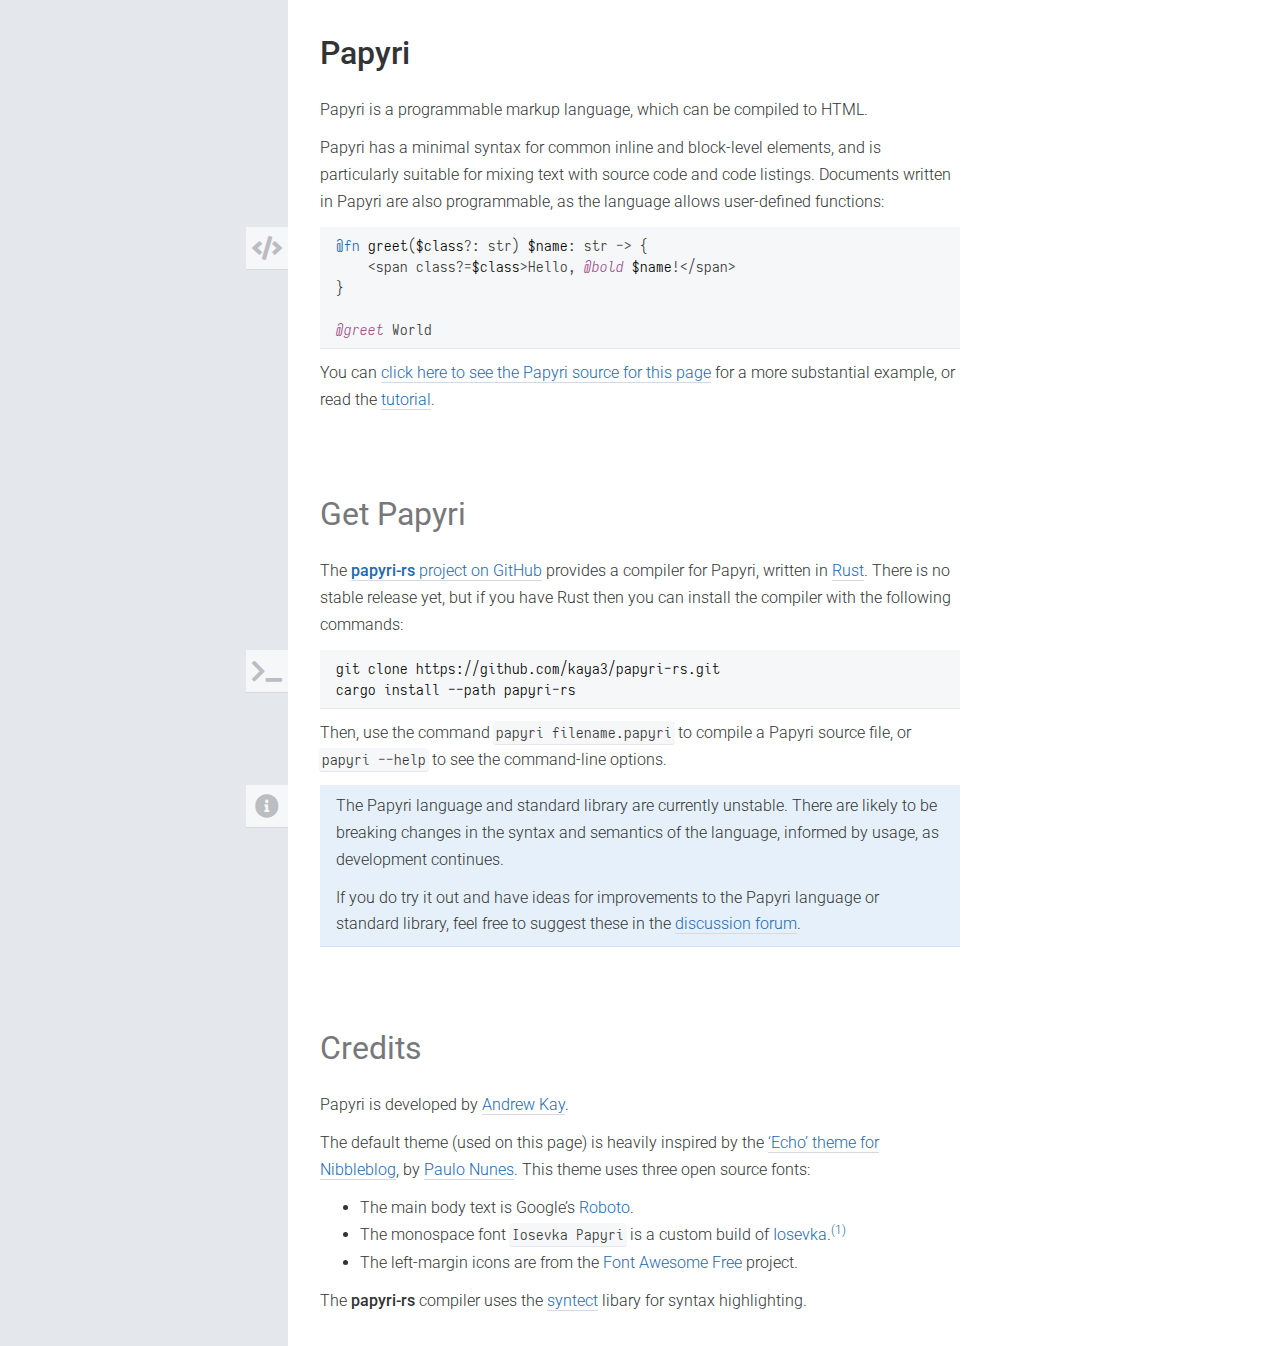
==== index.html @ 59868874 "Added tutorial" ====
<!DOCTYPE html>
<html><head><title>Papyri: a programmable markup language</title><link type="text/css" rel="stylesheet" href="https://kaya3.github.io/papyri/papyri.css"></head><body><article><h1>Papyri</h1><p>Papyri is a programmable markup language, which can be compiled to HTML.</p><p>Papyri has a minimal syntax for common inline and block-level elements, and is particularly suitable for mixing text with source code and code listings. Documents written in Papyri are also programmable, as the language allows user-defined functions:</p><p><a class="anchor"><span class="anchor-root"><span class="anchor-icon"><i class="fas fa-code"></i></span></span></a></p><pre class="panel listing"><code class="syntax-highlight"><span data-line-no="1" class="line"><span class="keyword">@fn</span> <span class="name-def">greet</span><span data-paren-no="1" class="lparen">(</span><span class="name">$class</span><span class="op">?:</span> <span class="punctuation">str</span><span class="rparen" data-paren-no="1">)</span> <span class="name">$name</span><span class="op">:</span> <span class="punctuation">str</span> <span class="op">-&gt;</span> <span class="lparen" data-paren-no="2">{</span></span>
<span data-line-no="2" class="line">    <span class="op">&lt;</span><span class="punctuation">span</span> <span class="punctuation">class</span><span class="op">?=</span><span class="name">$class</span><span class="op">&gt;</span><span class="punctuation">Hello</span><span class="op">,</span> <span class="decorator">@bold</span> <span class="name">$name</span><span class="punctuation">!</span><span class="op">&lt;/span&gt;</span></span>
<span class="line" data-line-no="3"><span data-paren-no="2" class="rparen">}</span></span>
<span data-line-no="4" class="line"></span>
<span class="line" data-line-no="5"><span class="decorator">@greet</span> <span class="punctuation">World</span></span>
</code></pre><p>You can <a href="https://github.com/kaya3/papyri/blob/master/index.papyri">click here to see the Papyri source for this page</a> for a more substantial example, or read the <a href="tutorial.html">tutorial</a>.</p><h2>Get Papyri</h2><p>The <a href="https://github.com/kaya3/papyri-rs"><b>papyri-rs</b> project on GitHub</a> provides a compiler for Papyri, written in <a href="https://www.rust-lang.org/">Rust</a>. There is no stable release yet, but if you have Rust then you can install the compiler with the following commands:</p><p><a class="anchor"><span class="anchor-root"><span class="anchor-icon"><i class="fas fa-terminal"></i></span></span></a></p><pre class="panel listing"><code class="syntax-highlight">git clone https://github.com/kaya3/papyri-rs.git
cargo install --path papyri-rs
</code></pre><p>Then, use the command <code class="syntax-highlight"><span class="punctuation">papyri</span> <span class="punctuation">filename</span><span class="op">.</span><span class="punctuation">papyri</span></code> to compile a Papyri source file, or <code class="syntax-highlight"><span class="punctuation">papyri</span> <span class="punctuation">--help</span></code> to see the command-line options.</p><p><a class="anchor"><span class="anchor-root"><span class="anchor-icon"><i class="fas fa-info-circle"></i></span></span></a></p><div class="info panel"><p>The Papyri language and standard library are currently unstable. There are likely to be breaking changes in the syntax and semantics of the language, informed by usage, as development continues.</p><p>If you do try it out and have ideas for improvements to the Papyri language or standard library, feel free to suggest these in the <a href="https://github.com/kaya3/papyri/discussions">discussion forum</a>.</p></div><h2>Credits</h2><p>Papyri is developed by <a href="https://andrewkay.name">Andrew Kay</a>.</p><p>The default theme (used on this page) is heavily inspired by the <a href="https://github.com/syndicatefx/nibbleblog-themes">‘Echo’ theme for Nibbleblog</a>, by <a href="https://syndicatefx.com/">Paulo Nunes</a>. This theme uses three open source fonts:</p><ul><li>The main body text is Google’s <a href="https://fonts.google.com/specimen/Roboto">Roboto</a>.</li><li>The monospace font <code class="syntax-highlight"><span class="punctuation">Iosevka</span> <span class="punctuation">Papyri</span></code> is a custom build of <a href="https://be5invis.github.io/Iosevka/">Iosevka</a>.⁠<a class="footnote-ref"></a><span class="footnote panel">Specifically, it is built using the <code class="syntax-highlight"><span class="punctuation">term</span></code> option to disable ligatures, and the character variants <code class="syntax-highlight"><span class="punctuation">cv01</span></code>, <code class="syntax-highlight"><span class="punctuation">cv04</span></code>, <code class="syntax-highlight"><span class="punctuation">cv08</span></code>, <code class="syntax-highlight"><span class="punctuation">cv12</span></code>, <code class="syntax-highlight"><span class="punctuation">cv14</span></code>, <code class="syntax-highlight"><span class="punctuation">cv17</span></code>, <code class="syntax-highlight"><span class="punctuation">cv19</span></code>, <code class="syntax-highlight"><span class="punctuation">cv25</span></code>, <code class="syntax-highlight"><span class="punctuation">cv36</span></code>, <code class="syntax-highlight"><span class="punctuation">cv39</span></code>, <code class="syntax-highlight"><span class="punctuation">cv43</span></code>, <code class="syntax-highlight"><span class="punctuation">cv44</span></code>, <code class="syntax-highlight"><span class="punctuation">cv47</span></code>, <code class="syntax-highlight"><span class="punctuation">cv49</span></code>, <code class="syntax-highlight"><span class="punctuation">cv51</span></code> and <code class="syntax-highlight"><span class="punctuation">cv52</span></code>.</span></li><li>The left-margin icons are from the <a href="https://fontawesome.com/free">Font Awesome Free</a> project.</li></ul><p>The <b>papyri-rs</b> compiler uses the <a href="https://github.com/trishume/syntect">syntect</a> libary for syntax highlighting.</p></article><script src="https://kaya3.github.io/papyri/papyri.js" type="text/javascript"></script></body></html>
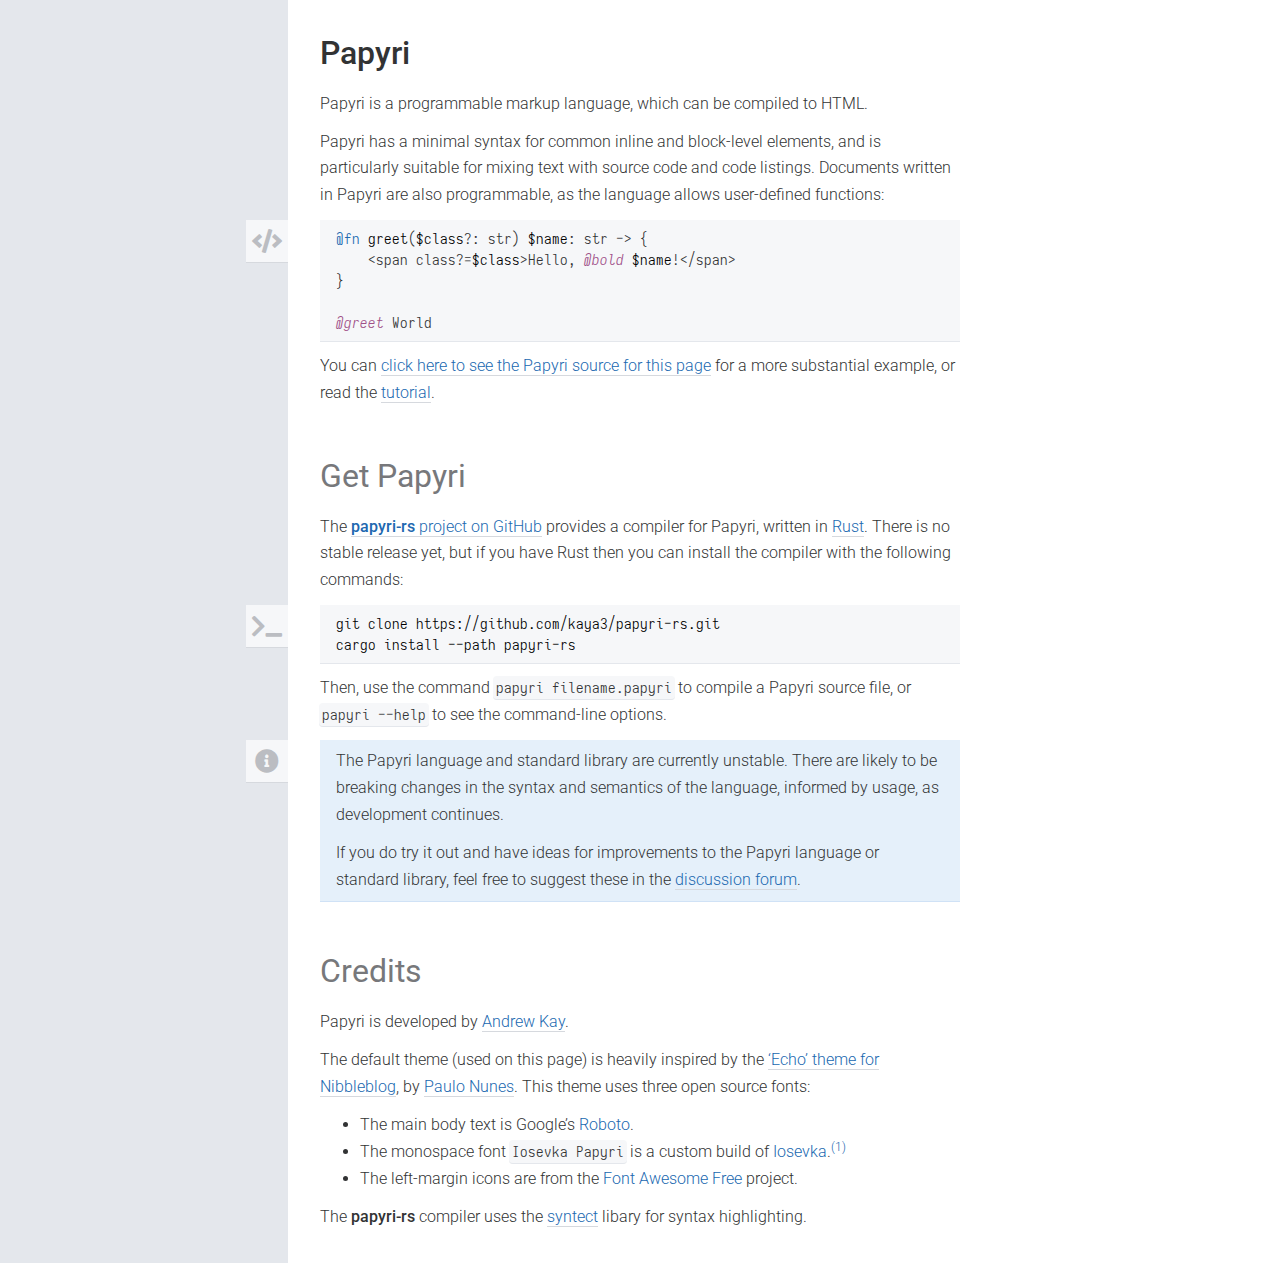
==== commit 12fe4bdd: "Fix CSS for mobile" ====
--- a/index.html
+++ b/index.html
@@ -1,9 +1,9 @@
 <!DOCTYPE html>
-<html><head><title>Papyri: a programmable markup language</title><link type="text/css" rel="stylesheet" href="https://kaya3.github.io/papyri/papyri.css"></head><body><article><h1>Papyri</h1><p>Papyri is a programmable markup language, which can be compiled to HTML.</p><p>Papyri has a minimal syntax for common inline and block-level elements, and is particularly suitable for mixing text with source code and code listings. Documents written in Papyri are also programmable, as the language allows user-defined functions:</p><p><a class="anchor"><span class="anchor-root"><span class="anchor-icon"><i class="fas fa-code"></i></span></span></a></p><pre class="panel listing"><code class="syntax-highlight"><span data-line-no="1" class="line"><span class="keyword">@fn</span> <span class="name-def">greet</span><span data-paren-no="1" class="lparen">(</span><span class="name">$class</span><span class="op">?:</span> <span class="punctuation">str</span><span class="rparen" data-paren-no="1">)</span> <span class="name">$name</span><span class="op">:</span> <span class="punctuation">str</span> <span class="op">-&gt;</span> <span class="lparen" data-paren-no="2">{</span></span>
-<span data-line-no="2" class="line">    <span class="op">&lt;</span><span class="punctuation">span</span> <span class="punctuation">class</span><span class="op">?=</span><span class="name">$class</span><span class="op">&gt;</span><span class="punctuation">Hello</span><span class="op">,</span> <span class="decorator">@bold</span> <span class="name">$name</span><span class="punctuation">!</span><span class="op">&lt;/span&gt;</span></span>
-<span class="line" data-line-no="3"><span data-paren-no="2" class="rparen">}</span></span>
-<span data-line-no="4" class="line"></span>
+<html><head><title>Papyri: a programmable markup language</title><link rel="stylesheet" type="text/css" href="./papyri.css"></head><body><article><h1>Papyri</h1><p>Papyri is a programmable markup language, which can be compiled to HTML.</p><p>Papyri has a minimal syntax for common inline and block-level elements, and is particularly suitable for mixing text with source code and code listings. Documents written in Papyri are also programmable, as the language allows user-defined functions:</p><p><a class="anchor"><span class="anchor-root"><span class="anchor-icon"><i class="fas fa-code"></i></span></span></a></p><pre class="panel listing"><code class="syntax-highlight"><span class="line" data-line-no="1"><span class="keyword">@fn</span> <span class="name-def">greet</span><span class="lparen" data-paren-no="1">(</span><span class="name">$class</span><span class="op">?:</span> <span class="punctuation">str</span><span class="rparen" data-paren-no="1">)</span> <span class="name">$name</span><span class="op">:</span> <span class="punctuation">str</span> <span class="op">-&gt;</span> <span class="lparen" data-paren-no="2">{</span></span>
+<span class="line" data-line-no="2">    <span class="op">&lt;</span><span class="punctuation">span</span> <span class="punctuation">class</span><span class="op">?=</span><span class="name">$class</span><span class="op">&gt;</span><span class="punctuation">Hello</span><span class="op">,</span> <span class="decorator">@bold</span> <span class="name">$name</span><span class="punctuation">!</span><span class="op">&lt;/span&gt;</span></span>
+<span class="line" data-line-no="3"><span class="rparen" data-paren-no="2">}</span></span>
+<span class="line" data-line-no="4"></span>
 <span class="line" data-line-no="5"><span class="decorator">@greet</span> <span class="punctuation">World</span></span>
 </code></pre><p>You can <a href="https://github.com/kaya3/papyri/blob/master/index.papyri">click here to see the Papyri source for this page</a> for a more substantial example, or read the <a href="tutorial.html">tutorial</a>.</p><h2>Get Papyri</h2><p>The <a href="https://github.com/kaya3/papyri-rs"><b>papyri-rs</b> project on GitHub</a> provides a compiler for Papyri, written in <a href="https://www.rust-lang.org/">Rust</a>. There is no stable release yet, but if you have Rust then you can install the compiler with the following commands:</p><p><a class="anchor"><span class="anchor-root"><span class="anchor-icon"><i class="fas fa-terminal"></i></span></span></a></p><pre class="panel listing"><code class="syntax-highlight">git clone https://github.com/kaya3/papyri-rs.git
 cargo install --path papyri-rs
-</code></pre><p>Then, use the command <code class="syntax-highlight"><span class="punctuation">papyri</span> <span class="punctuation">filename</span><span class="op">.</span><span class="punctuation">papyri</span></code> to compile a Papyri source file, or <code class="syntax-highlight"><span class="punctuation">papyri</span> <span class="punctuation">--help</span></code> to see the command-line options.</p><p><a class="anchor"><span class="anchor-root"><span class="anchor-icon"><i class="fas fa-info-circle"></i></span></span></a></p><div class="info panel"><p>The Papyri language and standard library are currently unstable. There are likely to be breaking changes in the syntax and semantics of the language, informed by usage, as development continues.</p><p>If you do try it out and have ideas for improvements to the Papyri language or standard library, feel free to suggest these in the <a href="https://github.com/kaya3/papyri/discussions">discussion forum</a>.</p></div><h2>Credits</h2><p>Papyri is developed by <a href="https://andrewkay.name">Andrew Kay</a>.</p><p>The default theme (used on this page) is heavily inspired by the <a href="https://github.com/syndicatefx/nibbleblog-themes">‘Echo’ theme for Nibbleblog</a>, by <a href="https://syndicatefx.com/">Paulo Nunes</a>. This theme uses three open source fonts:</p><ul><li>The main body text is Google’s <a href="https://fonts.google.com/specimen/Roboto">Roboto</a>.</li><li>The monospace font <code class="syntax-highlight"><span class="punctuation">Iosevka</span> <span class="punctuation">Papyri</span></code> is a custom build of <a href="https://be5invis.github.io/Iosevka/">Iosevka</a>.⁠<a class="footnote-ref"></a><span class="footnote panel">Specifically, it is built using the <code class="syntax-highlight"><span class="punctuation">term</span></code> option to disable ligatures, and the character variants <code class="syntax-highlight"><span class="punctuation">cv01</span></code>, <code class="syntax-highlight"><span class="punctuation">cv04</span></code>, <code class="syntax-highlight"><span class="punctuation">cv08</span></code>, <code class="syntax-highlight"><span class="punctuation">cv12</span></code>, <code class="syntax-highlight"><span class="punctuation">cv14</span></code>, <code class="syntax-highlight"><span class="punctuation">cv17</span></code>, <code class="syntax-highlight"><span class="punctuation">cv19</span></code>, <code class="syntax-highlight"><span class="punctuation">cv25</span></code>, <code class="syntax-highlight"><span class="punctuation">cv36</span></code>, <code class="syntax-highlight"><span class="punctuation">cv39</span></code>, <code class="syntax-highlight"><span class="punctuation">cv43</span></code>, <code class="syntax-highlight"><span class="punctuation">cv44</span></code>, <code class="syntax-highlight"><span class="punctuation">cv47</span></code>, <code class="syntax-highlight"><span class="punctuation">cv49</span></code>, <code class="syntax-highlight"><span class="punctuation">cv51</span></code> and <code class="syntax-highlight"><span class="punctuation">cv52</span></code>.</span></li><li>The left-margin icons are from the <a href="https://fontawesome.com/free">Font Awesome Free</a> project.</li></ul><p>The <b>papyri-rs</b> compiler uses the <a href="https://github.com/trishume/syntect">syntect</a> libary for syntax highlighting.</p></article><script src="https://kaya3.github.io/papyri/papyri.js" type="text/javascript"></script></body></html>+</code></pre><p>Then, use the command <code class="syntax-highlight"><span class="punctuation">papyri</span> <span class="punctuation">filename</span><span class="op">.</span><span class="punctuation">papyri</span></code> to compile a Papyri source file, or <code class="syntax-highlight"><span class="punctuation">papyri</span> <span class="punctuation">--help</span></code> to see the command-line options.</p><p><a class="anchor"><span class="anchor-root"><span class="anchor-icon"><i class="fas fa-info-circle"></i></span></span></a></p><div class="info panel"><p>The Papyri language and standard library are currently unstable. There are likely to be breaking changes in the syntax and semantics of the language, informed by usage, as development continues.</p><p>If you do try it out and have ideas for improvements to the Papyri language or standard library, feel free to suggest these in the <a href="https://github.com/kaya3/papyri/discussions">discussion forum</a>.</p></div><h2>Credits</h2><p>Papyri is developed by <a href="https://andrewkay.name">Andrew Kay</a>.</p><p>The default theme (used on this page) is heavily inspired by the <a href="https://github.com/syndicatefx/nibbleblog-themes">‘Echo’ theme for Nibbleblog</a>, by <a href="https://syndicatefx.com/">Paulo Nunes</a>. This theme uses three open source fonts:</p><ul><li>The main body text is Google’s <a href="https://fonts.google.com/specimen/Roboto">Roboto</a>.</li><li>The monospace font <code class="syntax-highlight"><span class="punctuation">Iosevka</span> <span class="punctuation">Papyri</span></code> is a custom build of <a href="https://be5invis.github.io/Iosevka/">Iosevka</a>.⁠<a class="footnote-ref"></a><span class="footnote panel">Specifically, it is built using the <code class="syntax-highlight"><span class="punctuation">term</span></code> option to disable ligatures, and the character variants <code class="syntax-highlight"><span class="punctuation">cv01</span></code>, <code class="syntax-highlight"><span class="punctuation">cv04</span></code>, <code class="syntax-highlight"><span class="punctuation">cv08</span></code>, <code class="syntax-highlight"><span class="punctuation">cv12</span></code>, <code class="syntax-highlight"><span class="punctuation">cv14</span></code>, <code class="syntax-highlight"><span class="punctuation">cv17</span></code>, <code class="syntax-highlight"><span class="punctuation">cv19</span></code>, <code class="syntax-highlight"><span class="punctuation">cv25</span></code>, <code class="syntax-highlight"><span class="punctuation">cv36</span></code>, <code class="syntax-highlight"><span class="punctuation">cv39</span></code>, <code class="syntax-highlight"><span class="punctuation">cv43</span></code>, <code class="syntax-highlight"><span class="punctuation">cv44</span></code>, <code class="syntax-highlight"><span class="punctuation">cv47</span></code>, <code class="syntax-highlight"><span class="punctuation">cv49</span></code>, <code class="syntax-highlight"><span class="punctuation">cv51</span></code> and <code class="syntax-highlight"><span class="punctuation">cv52</span></code>.</span></li><li>The left-margin icons are from the <a href="https://fontawesome.com/free">Font Awesome Free</a> project.</li></ul><p>The <b>papyri-rs</b> compiler uses the <a href="https://github.com/trishume/syntect">syntect</a> libary for syntax highlighting.</p></article><script type="text/javascript" src="./papyri.js"></script></body></html>--- a/papyri.css
+++ b/papyri.css
@@ -0,0 +1,237 @@
+/*
+ * Heavily inspired by the Echo theme for Nibbleblog, by Paulo Nunes.
+ * https://github.com/syndicatefx/nibbleblog-themes
+ */
+
+@import url('fonts/iosevka-papyri-light.css');
+@import url('https://fonts.googleapis.com/css?family=Roboto:300,300i,400,500,700');
+@import url('https://use.fontawesome.com/releases/v5.0.13/css/all.css');
+
+:root {
+	--grey-1: #323334;
+	--grey-2: #474849;
+	--grey-3: #77787b;
+	--grey-4: #a0a2a5;
+	--grey-5: #bbbdc2;
+	--grey-6: #d6d9de;
+	--grey-bg: #e4e7ec;
+	--grey-bg-pale: #f6f7f9;
+	
+	--red: #c82020;
+	--red-bg: #f5d5d5;
+	--red-bg-pale: #fae9e9;
+	--orange: #d07820;
+	--orange-bg: #f6e5d5;
+	--orange-bg-pale: #faf2e9;
+	--yellow: #d5c85b;
+	--yellow-bg: #f2eecc;
+	--yellow-bg-pale: #faf8ea;
+	--green: #50a020;
+	--green-bg: #deedd5;
+	--green-bg-pale: #eef6e9;
+	--blue: #2068b0;
+	--blue-bg: #d0e2f6;
+	--blue-bg-pale: #e5f0fa;
+	--purple: #a05088;
+	--purple-bg: #ead9e5;
+	--purple-bg-pale: #f6eef3;
+	
+	--font-family-sans: 'Roboto', 'Lato', 'Open Sans', 'Arial', sans-serif;
+	--font-family-serif: 'Times', 'Times New Roman', serif;
+	--font-family-mono: 'Iosevka Papyri', 'DejaVu Sans Mono', 'Ubuntu Mono', 'Consolas', 'Lucida Console', monospace;
+	--font-size-sans: 16px;
+	--font-size-mono: 15px;
+	--font-size-mono-listing: 15px;
+	--font-weight-light: 300;
+	--font-weight-regular: 400;
+	--font-weight-bold: 500;
+	--font-weight-black: 700;
+	--line-height: 1.675em;
+	--line-height-mono: 1.4em;
+	tab-size: 4;
+	--tab-width: 4ch; /* fix for older browsers */
+	
+	--anchor-size: 42px;
+	--anchor-font-size: 24px;
+	--padding-left-main: 32px;
+	
+	--box-border: 1px solid var(--grey-3);
+	--padding-panel: 8px 16px;
+	--padding-main: 8px 8px 8px var(--padding-left-main);
+	--margin-block-vertical: 0.7em;
+	
+	--animation-time: 0.5s;
+}
+
+html, body { margin: 0; padding: 0; min-height: 100%; }
+body, article table {
+	font-family: var(--font-family-sans);
+	font-weight: var(--font-weight-light);
+	text-rendering: optimizeLegibility;
+	color: var(--grey-1);
+	word-break: keep-all;
+	font-size: var(--font-size-sans);
+	line-height: var(--line-height);
+}
+
+a { text-decoration: none; color: var(--blue); }
+p a, .panel a, .anchor-icon { border-bottom: 1px solid var(--grey-6); }
+a:hover { color: var(--blue); border-color: var(--blue); }
+b, strong { font-weight: var(--font-weight-bold); }
+
+sub, sup, a.footnote-ref { vertical-align: baseline; font-size: 0.75em; position: relative; }
+sub { top: 0.5em; } sup, a.footnote-ref { bottom: 0.5em; }
+
+h1, h2, h3, h4 { margin-top: 1.5em; margin-bottom: 0.5em; }
+h1 + h2, h2 + h3, h3 + h4, h4 + h5, h5 + h6 { margin-top: 0; }
+h2, h3, h1 > a, h2 > a, h3 > a { color: var(--grey-3); }
+h1 { font-size: 2em; line-height: 1.333333em; font-weight: var(--font-weight-bold); color: var(--var-grey-2); }
+h2 { font-size: 2em; line-height: 1.333333em; font-weight: var(--font-weight-regular); }
+h3 { font-size: 1.75em; line-height: 1.5em; font-weight: var(--font-weight-light); }
+h4 { font-size: 0.875em; line-height: 1em; margin-bottom: 0.25em; font-weight: var(--font-weight-bold); }
+h4, h4 > a[href]:not(:hover) { color: var(--grey-1); }
+
+img { display: block; }
+article > img, section > img, .panel > img { margin-left: auto; margin-right: auto; }
+
+p, ul, ol, hr, .panel { margin: var(--margin-block-vertical) 0; clear: both; }
+article > :first-child, section > :first-child, .panel > :first-child, article > .anchor:first-child + * { margin-top: 0; }
+article > :last-child, section > :last-child, .panel > :last-child { margin-bottom: 0; }
+
+article, section { width: 40em; }
+
+.tabular-data { margin-left: auto; margin-right: auto; border-collapse: collapse; border: var(--box-border); }
+.tabular-data > * > tr:first-child > th, .tabular-data > * > tr:first-child > td { border-top: var(--box-border); padding-top: 3px; }
+.tabular-data > * > tr:last-child > th, .tabular-data > * > tr:last-child > td { border-bottom: var(--box-border); padding-bottom: 3px; }
+.tabular-data > * > tr > th, .tabular-data > * > tr > td { padding: 1px .5em; }
+
+.panel {
+	display: block;
+	padding: var(--padding-panel);
+	background-color: var(--grey-bg-pale);
+	border-width: 0 0 1px 0;
+	border-style: solid;
+	border-color: var(--grey-bg);
+}
+.panel.footnote { background-color: var(--yellow-bg-pale); border-color: var(--yellow-bg); }
+.panel.warning, .panel.error { background-color: var(--red-bg-pale); border-color: var(--red-bg); }
+.panel.correct, .panel.achievement { background-color: var(--green-bg-pale); border-color: var(--green-bg); }
+.panel.info, .panel.action, .panel.question { background-color: var(--blue-bg-pale); border-color: var(--blue-bg); }
+.panel.footnote { display: none; transition-property: opacity; transition-duration: var(--animation-time); }
+.panel.footnote.show { display: block; }
+
+.anchor-root { position: relative; float: left; margin: 0 !important; }
+.anchor-icon {
+	position: absolute;
+	top: 0; right: 100%; margin-right: var(--padding-left-main);
+	width: var(--anchor-size); height: var(--anchor-size);
+	display: flex; align-items: center; justify-content: center;
+	background-color: var(--grey-bg-pale);
+	color: var(--grey-5);
+}
+.anchor-icon > i { font-size: var(--anchor-font-size); }
+.anchor.active .anchor-icon { cursor: pointer; }
+.anchor.active .anchor-icon:hover, .anchor[href]:hover .anchor-icon, .anchor[href] .anchor-icon:hover {
+	color: var(--blue);
+	border-color: var(--blue);
+}
+li .anchor-icon, .panel .anchor-icon { display: none; }
+.anchor-icon, .noselect { -moz-user-select: none; -webkit-user-select: none; -ms-user-select: none; user-select: none; cursor: default; }
+
+article { counter-reset: footnote-ref; }
+a.footnote-ref {
+	color: var(--blue);
+	border: none;
+	cursor: pointer;
+}
+a.footnote-ref::before {
+	counter-increment: footnote-ref;
+	content: '(' counter(footnote-ref) ')';
+}
+
+pre.listing, pre.listing code, pre.listing samp, pre.listing kbd { white-space: pre-wrap; }
+pre.listing, code, samp, kbd {
+	font-family: var(--font-family-mono);
+	font-weight: var(--font-weight-light);
+	line-height: var(--line-height-mono);
+	color: black;
+}
+code, samp, kbd { font-size: var(--font-size-mono); }
+pre.listing, pre.listing code, pre.listing samp, pre.listing kbd { font-size: var(--font-size-mono-listing); }
+kbd:not(.syntax-highlight) {
+	font-style: italic;
+	color: var(--green);
+}
+samp.stdout { color: var(--green); }
+samp.stderr { color: var(--red); }
+code, samp, kbd {
+	background-color: var(--grey-bg-pale);
+	border-bottom: 1px solid var(--grey-bg);
+	white-space: pre;
+	overflow-wrap: break-word;
+	border-radius: 4px;
+	padding: 2px 3px;
+	margin: 0px -1px;
+}
+.panel code, .panel samp, .panel kbd {
+	background-color: transparent;
+	border-bottom: none;
+	border-radius: initial;
+	padding: initial;
+	margin: initial;
+}
+
+@keyframes fadeInAndOut {
+	0% { opacity: 1; } 50% { opacity: 0; } 100% { opacity: 1; }
+}
+
+.syntax-highlight span.name { color: black; }
+.syntax-highlight span.name-def { color: black; }
+.syntax-highlight span.punctuation, .syntax-highlight span.lparen, .syntax-highlight span.rparen, .syntax-highlight span.op, .syntax-highlight span.keyword-op { color: var(--grey-1); }
+.syntax-highlight span.keyword { color: var(--blue); }
+.syntax-highlight span.string { color: var(--green); }
+.syntax-highlight span.number { color: var(--red); }
+.syntax-highlight span.keyword-literal { color: var(--red); }
+.syntax-highlight span.unmatched-paren, .syntax-highlight span.err { background-color: var(--red); color: white; }
+.syntax-highlight span.type-annotation { color: var(--grey-3); }
+.syntax-highlight span.comment { color: var(--grey-3); font-style: italic; }
+.syntax-highlight a.comment { font-style: italic; }
+.syntax-highlight span.decorator { color: var(--purple); font-style: italic; }
+.syntax-highlight span.lparen.hover-highlight, .syntax-highlight span.rparen.hover-highlight { background-color: var(--blue-bg); }
+
+pre.listing .line {
+	position: relative;
+	margin: 0;
+}
+pre.listing .line[data-line-no]::before {
+	position: absolute;
+	right: 100%;
+	margin-right: 18px;
+	display: none;
+	white-space: pre;
+	content: attr(data-line-no) ':';
+	color: var(--grey-5);
+	text-align: right;
+}
+pre.listing:hover .line[data-line-no]::before { display: inline-block; }
+
+@media only screen {
+	body { background: linear-gradient(to right, var(--grey-bg) 18em, white 18em); }
+	body > article { margin: 2em; margin-left: 20em; }
+}
+@media only screen and (max-width: 980px) {
+	body { background: linear-gradient(to right, var(--grey-bg) 3.5em, white 18em); }
+	body > article { margin: 0em; margin-left: 3.5em; padding: 2em; background-color: white; }
+	article, section { width: auto; }
+	code, samp, kbd { white-space: pre-wrap; }
+}
+@media only print {
+	.anchor-icon { visibility: hidden; }
+	body > article { margin-left: auto; margin-right: auto; }
+	article h1, article h2, article h3, article h4, article h5, article h6 { position: relative; page-break-after: avoid; break-after: avoid; }
+	article h1 + *, article h2 + *, article h3 + *, article h4 + *, article h5 + *, article h6 + * { position: relative; page-break-before: avoid; break-before: avoid; }
+	article h1, article h2 { page-break-before: always; break-before: always; margin-top: 0 !important; }
+	article h1 + h2 { page-break-before: avoid; break-before: avoid; }
+	article p, article .panel, /* article ul, article ol,*/ article li, article table { position: relative; page-break-inside: avoid; break-inside: avoid; }
+	pre.listing .line[data-line-no]::before { display: inline-block; }
+}
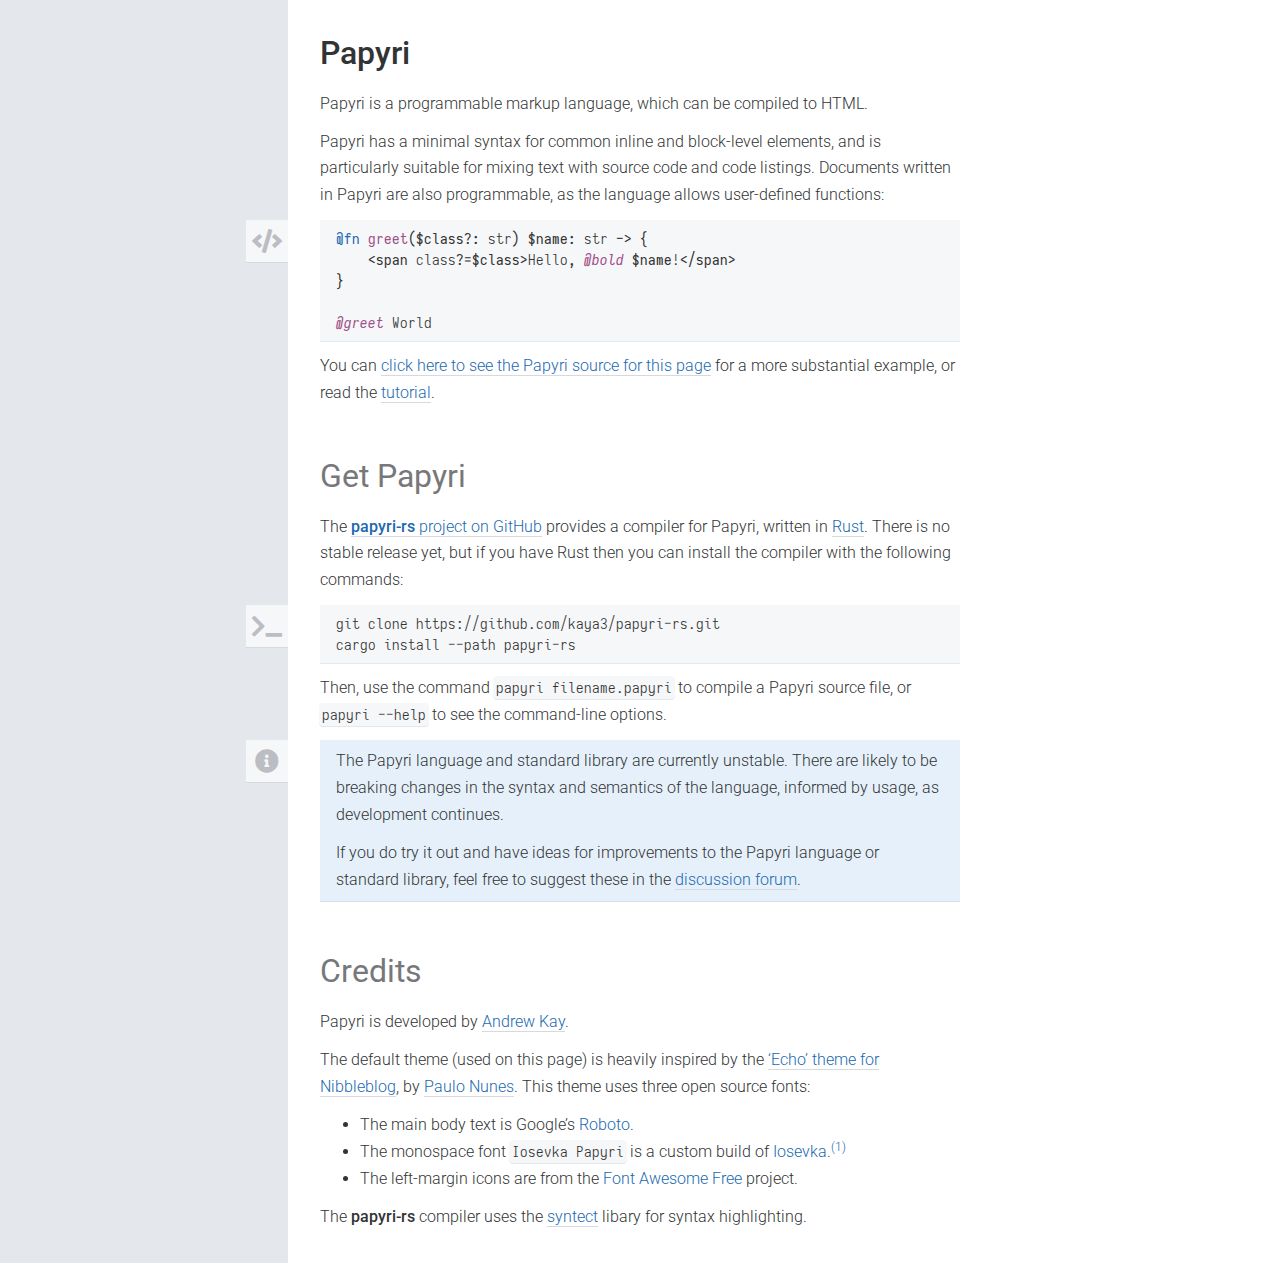
==== commit 3fd64f19: "Papyri syntax highlighting style tweaks" ====
--- a/index.html
+++ b/index.html
@@ -1,9 +1,9 @@
 <!DOCTYPE html>
-<html><head><title>Papyri: a programmable markup language</title><link rel="stylesheet" type="text/css" href="./papyri.css"></head><body><article><h1>Papyri</h1><p>Papyri is a programmable markup language, which can be compiled to HTML.</p><p>Papyri has a minimal syntax for common inline and block-level elements, and is particularly suitable for mixing text with source code and code listings. Documents written in Papyri are also programmable, as the language allows user-defined functions:</p><p><a class="anchor"><span class="anchor-root"><span class="anchor-icon"><i class="fas fa-code"></i></span></span></a></p><pre class="panel listing"><code class="syntax-highlight"><span class="line" data-line-no="1"><span class="keyword">@fn</span> <span class="name-def">greet</span><span class="lparen" data-paren-no="1">(</span><span class="name">$class</span><span class="op">?:</span> <span class="punctuation">str</span><span class="rparen" data-paren-no="1">)</span> <span class="name">$name</span><span class="op">:</span> <span class="punctuation">str</span> <span class="op">-&gt;</span> <span class="lparen" data-paren-no="2">{</span></span>
-<span class="line" data-line-no="2">    <span class="op">&lt;</span><span class="punctuation">span</span> <span class="punctuation">class</span><span class="op">?=</span><span class="name">$class</span><span class="op">&gt;</span><span class="punctuation">Hello</span><span class="op">,</span> <span class="decorator">@bold</span> <span class="name">$name</span><span class="punctuation">!</span><span class="op">&lt;/span&gt;</span></span>
+<html><head><title>Papyri: a programmable markup language</title><link rel="stylesheet" type="text/css" href="./papyri.css"></head><body><article><h1>Papyri</h1><p>Papyri is a programmable markup language, which can be compiled to HTML.</p><p>Papyri has a minimal syntax for common inline and block-level elements, and is particularly suitable for mixing text with source code and code listings. Documents written in Papyri are also programmable, as the language allows user-defined functions:</p><p><a class="anchor"><span class="anchor-root"><span class="anchor-icon"><i class="fas fa-code"></i></span></span></a></p><pre class="panel listing"><code class="syntax-highlight lang-papyri"><span class="line" data-line-no="1"><span class="keyword">@fn</span> <span class="name-def">greet</span><span class="lparen" data-paren-no="1">(</span><span class="name">$class</span><span class="op">?:</span> <span class="punctuation">str</span><span class="rparen" data-paren-no="1">)</span> <span class="name">$name</span><span class="op">:</span> <span class="punctuation">str</span> <span class="op">-&gt;</span> <span class="lparen" data-paren-no="2">{</span></span>
+<span class="line" data-line-no="2">    <span class="op">&lt;</span><span class="name">span</span> <span class="punctuation">class</span><span class="op">?=</span><span class="name">$class</span><span class="op">&gt;</span><span class="punctuation">Hello</span><span class="op">,</span> <span class="decorator">@bold</span> <span class="name">$name</span><span class="punctuation">!</span><span class="op">&lt;/span&gt;</span></span>
 <span class="line" data-line-no="3"><span class="rparen" data-paren-no="2">}</span></span>
 <span class="line" data-line-no="4"></span>
 <span class="line" data-line-no="5"><span class="decorator">@greet</span> <span class="punctuation">World</span></span>
-</code></pre><p>You can <a href="https://github.com/kaya3/papyri/blob/master/index.papyri">click here to see the Papyri source for this page</a> for a more substantial example, or read the <a href="tutorial.html">tutorial</a>.</p><h2>Get Papyri</h2><p>The <a href="https://github.com/kaya3/papyri-rs"><b>papyri-rs</b> project on GitHub</a> provides a compiler for Papyri, written in <a href="https://www.rust-lang.org/">Rust</a>. There is no stable release yet, but if you have Rust then you can install the compiler with the following commands:</p><p><a class="anchor"><span class="anchor-root"><span class="anchor-icon"><i class="fas fa-terminal"></i></span></span></a></p><pre class="panel listing"><code class="syntax-highlight">git clone https://github.com/kaya3/papyri-rs.git
+</code></pre><p>You can <a href="https://github.com/kaya3/papyri/blob/master/index.papyri">click here to see the Papyri source for this page</a> for a more substantial example, or read the <a href="tutorial.html">tutorial</a>.</p><h2>Get Papyri</h2><p>The <a href="https://github.com/kaya3/papyri-rs"><b>papyri-rs</b> project on GitHub</a> provides a compiler for Papyri, written in <a href="https://www.rust-lang.org/">Rust</a>. There is no stable release yet, but if you have Rust then you can install the compiler with the following commands:</p><p><a class="anchor"><span class="anchor-root"><span class="anchor-icon"><i class="fas fa-terminal"></i></span></span></a></p><pre class="panel listing"><code>git clone https://github.com/kaya3/papyri-rs.git
 cargo install --path papyri-rs
-</code></pre><p>Then, use the command <code class="syntax-highlight"><span class="punctuation">papyri</span> <span class="punctuation">filename</span><span class="op">.</span><span class="punctuation">papyri</span></code> to compile a Papyri source file, or <code class="syntax-highlight"><span class="punctuation">papyri</span> <span class="punctuation">--help</span></code> to see the command-line options.</p><p><a class="anchor"><span class="anchor-root"><span class="anchor-icon"><i class="fas fa-info-circle"></i></span></span></a></p><div class="info panel"><p>The Papyri language and standard library are currently unstable. There are likely to be breaking changes in the syntax and semantics of the language, informed by usage, as development continues.</p><p>If you do try it out and have ideas for improvements to the Papyri language or standard library, feel free to suggest these in the <a href="https://github.com/kaya3/papyri/discussions">discussion forum</a>.</p></div><h2>Credits</h2><p>Papyri is developed by <a href="https://andrewkay.name">Andrew Kay</a>.</p><p>The default theme (used on this page) is heavily inspired by the <a href="https://github.com/syndicatefx/nibbleblog-themes">‘Echo’ theme for Nibbleblog</a>, by <a href="https://syndicatefx.com/">Paulo Nunes</a>. This theme uses three open source fonts:</p><ul><li>The main body text is Google’s <a href="https://fonts.google.com/specimen/Roboto">Roboto</a>.</li><li>The monospace font <code class="syntax-highlight"><span class="punctuation">Iosevka</span> <span class="punctuation">Papyri</span></code> is a custom build of <a href="https://be5invis.github.io/Iosevka/">Iosevka</a>.⁠<a class="footnote-ref"></a><span class="footnote panel">Specifically, it is built using the <code class="syntax-highlight"><span class="punctuation">term</span></code> option to disable ligatures, and the character variants <code class="syntax-highlight"><span class="punctuation">cv01</span></code>, <code class="syntax-highlight"><span class="punctuation">cv04</span></code>, <code class="syntax-highlight"><span class="punctuation">cv08</span></code>, <code class="syntax-highlight"><span class="punctuation">cv12</span></code>, <code class="syntax-highlight"><span class="punctuation">cv14</span></code>, <code class="syntax-highlight"><span class="punctuation">cv17</span></code>, <code class="syntax-highlight"><span class="punctuation">cv19</span></code>, <code class="syntax-highlight"><span class="punctuation">cv25</span></code>, <code class="syntax-highlight"><span class="punctuation">cv36</span></code>, <code class="syntax-highlight"><span class="punctuation">cv39</span></code>, <code class="syntax-highlight"><span class="punctuation">cv43</span></code>, <code class="syntax-highlight"><span class="punctuation">cv44</span></code>, <code class="syntax-highlight"><span class="punctuation">cv47</span></code>, <code class="syntax-highlight"><span class="punctuation">cv49</span></code>, <code class="syntax-highlight"><span class="punctuation">cv51</span></code> and <code class="syntax-highlight"><span class="punctuation">cv52</span></code>.</span></li><li>The left-margin icons are from the <a href="https://fontawesome.com/free">Font Awesome Free</a> project.</li></ul><p>The <b>papyri-rs</b> compiler uses the <a href="https://github.com/trishume/syntect">syntect</a> libary for syntax highlighting.</p></article><script type="text/javascript" src="./papyri.js"></script></body></html>+</code></pre><p>Then, use the command <kbd>papyri filename.papyri</kbd> to compile a Papyri source file, or <kbd>papyri --help</kbd> to see the command-line options.</p><p><a class="anchor"><span class="anchor-root"><span class="anchor-icon"><i class="fas fa-info-circle"></i></span></span></a></p><div class="info panel"><p>The Papyri language and standard library are currently unstable. There are likely to be breaking changes in the syntax and semantics of the language, informed by usage, as development continues.</p><p>If you do try it out and have ideas for improvements to the Papyri language or standard library, feel free to suggest these in the <a href="https://github.com/kaya3/papyri/discussions">discussion forum</a>.</p></div><h2>Credits</h2><p>Papyri is developed by <a href="https://andrewkay.name">Andrew Kay</a>.</p><p>The default theme (used on this page) is heavily inspired by the <a href="https://github.com/syndicatefx/nibbleblog-themes">‘Echo’ theme for Nibbleblog</a>, by <a href="https://syndicatefx.com/">Paulo Nunes</a>. This theme uses three open source fonts:</p><ul><li>The main body text is Google’s <a href="https://fonts.google.com/specimen/Roboto">Roboto</a>.</li><li>The monospace font <code>Iosevka Papyri</code> is a custom build of <a href="https://be5invis.github.io/Iosevka/">Iosevka</a>.⁠<a class="footnote-ref"></a><span class="footnote panel">Specifically, it is built using the <code>term</code> option to disable ligatures, and the character variants <code>cv01</code>, <code>cv04</code>, <code>cv08</code>, <code>cv12</code>, <code>cv14</code>, <code>cv17</code>, <code>cv19</code>, <code>cv25</code>, <code>cv36</code>, <code>cv39</code>, <code>cv43</code>, <code>cv44</code>, <code>cv47</code>, <code>cv49</code>, <code>cv51</code> and <code>cv52</code>.</span></li><li>The left-margin icons are from the <a href="https://fontawesome.com/free">Font Awesome Free</a> project.</li></ul><p>The <b>papyri-rs</b> compiler uses the <a href="https://github.com/trishume/syntect">syntect</a> libary for syntax highlighting.</p></article><script type="text/javascript" src="./papyri.js"></script></body></html>--- a/papyri.css
+++ b/papyri.css
@@ -4,6 +4,7 @@
  */
 
 @import url('fonts/iosevka-papyri-light.css');
+@import url('fonts/iosevka-papyri-regular.css');
 @import url('https://fonts.googleapis.com/css?family=Roboto:300,300i,400,500,700');
 @import url('https://use.fontawesome.com/releases/v5.0.13/css/all.css');
 
@@ -23,12 +24,15 @@
 	--orange: #d07820;
 	--orange-bg: #f6e5d5;
 	--orange-bg-pale: #faf2e9;
-	--yellow: #d5c85b;
+	--yellow: #a29429;
 	--yellow-bg: #f2eecc;
 	--yellow-bg-pale: #faf8ea;
 	--green: #50a020;
 	--green-bg: #deedd5;
 	--green-bg-pale: #eef6e9;
+	--cyan: #209c85;
+	--cyan-bg: #ccf4ed;
+	--cyan-bg-pale: #e5f9f6;
 	--blue: #2068b0;
 	--blue-bg: #d0e2f6;
 	--blue-bg-pale: #e5f0fa;
@@ -154,14 +158,9 @@
 	font-family: var(--font-family-mono);
 	font-weight: var(--font-weight-light);
 	line-height: var(--line-height-mono);
-	color: black;
 }
 code, samp, kbd { font-size: var(--font-size-mono); }
 pre.listing, pre.listing code, pre.listing samp, pre.listing kbd { font-size: var(--font-size-mono-listing); }
-kbd:not(.syntax-highlight) {
-	font-style: italic;
-	color: var(--green);
-}
 samp.stdout { color: var(--green); }
 samp.stderr { color: var(--red); }
 code, samp, kbd {
@@ -185,19 +184,27 @@
 	0% { opacity: 1; } 50% { opacity: 0; } 100% { opacity: 1; }
 }
 
-.syntax-highlight span.name { color: black; }
-.syntax-highlight span.name-def { color: black; }
+.syntax-highlight span.name { color: var(--grey-1); }
+.syntax-highlight span.name-def { color: var(--purple); }
 .syntax-highlight span.punctuation, .syntax-highlight span.lparen, .syntax-highlight span.rparen, .syntax-highlight span.op, .syntax-highlight span.keyword-op { color: var(--grey-1); }
 .syntax-highlight span.keyword { color: var(--blue); }
 .syntax-highlight span.string { color: var(--green); }
 .syntax-highlight span.number { color: var(--red); }
 .syntax-highlight span.keyword-literal { color: var(--red); }
 .syntax-highlight span.unmatched-paren, .syntax-highlight span.err { background-color: var(--red); color: white; }
-.syntax-highlight span.type-annotation { color: var(--grey-3); }
+.syntax-highlight span.type-annotation { color: var(--cyan); }
 .syntax-highlight span.comment { color: var(--grey-3); font-style: italic; }
 .syntax-highlight a.comment { font-style: italic; }
 .syntax-highlight span.decorator { color: var(--purple); font-style: italic; }
 .syntax-highlight span.lparen.hover-highlight, .syntax-highlight span.rparen.hover-highlight { background-color: var(--blue-bg); }
+
+.syntax-highlight.lang-papyri span.op,
+.syntax-highlight.lang-papyri span.lparen,
+.syntax-highlight.lang-papyri span.rparen,
+.syntax-highlight.lang-papyri span.keyword,
+.syntax-highlight.lang-papyri span.decorator,
+.syntax-highlight.lang-papyri span.name,
+.syntax-highlight.lang-papyri span.name-def { font-weight: var(--font-weight-regular); }
 
 pre.listing .line {
 	position: relative;
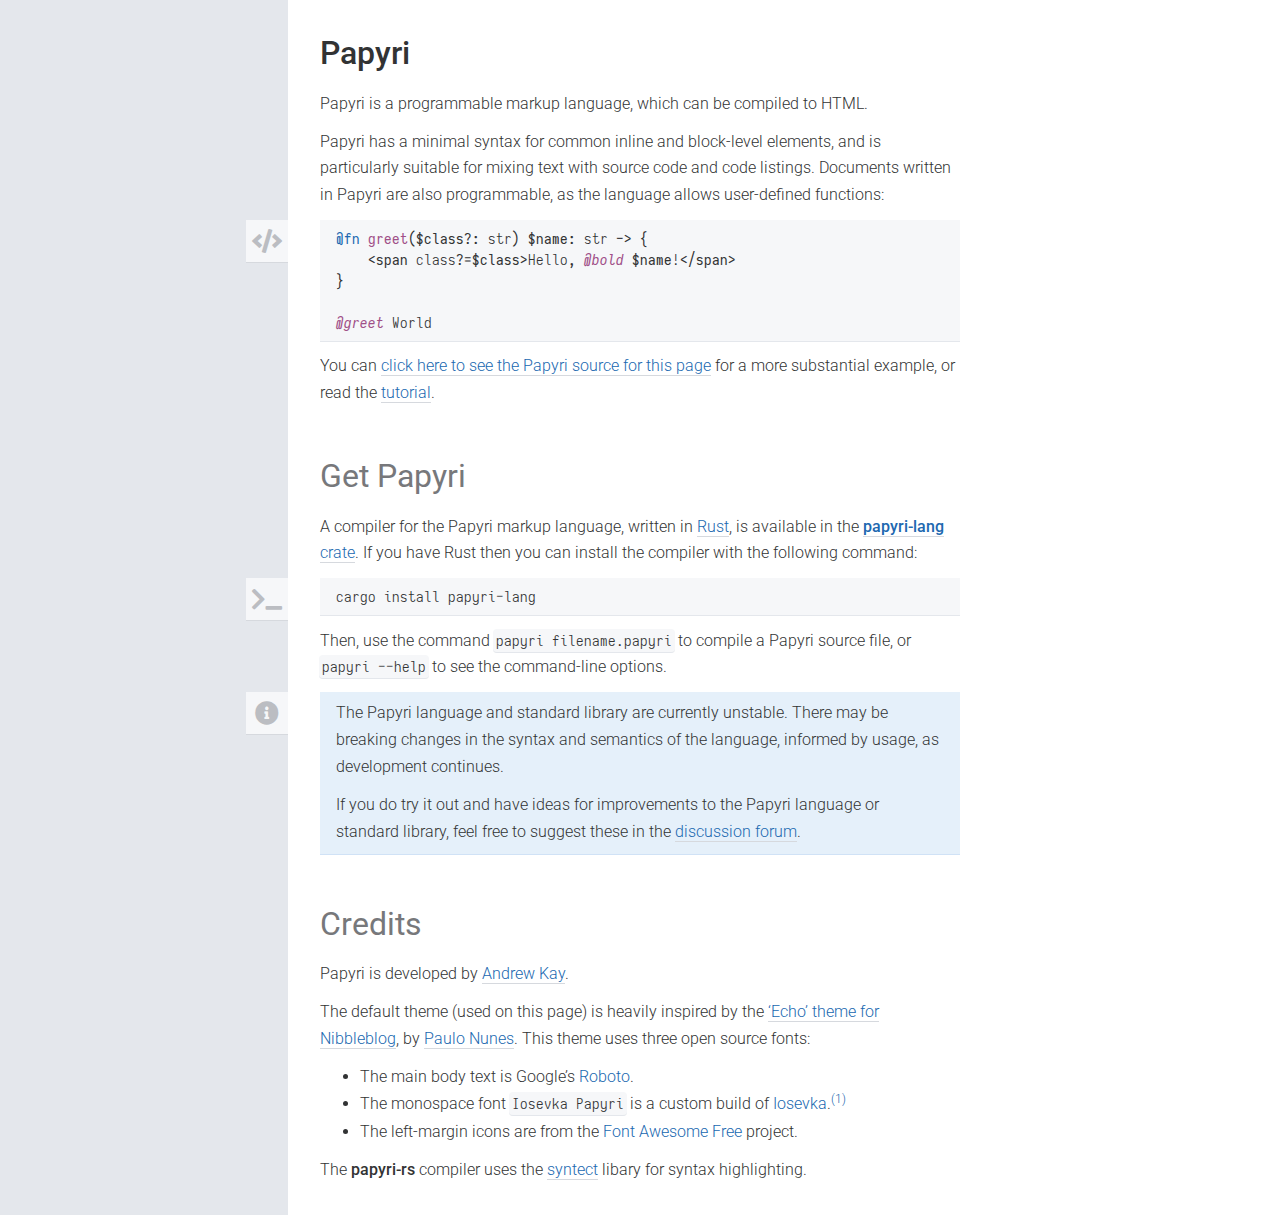
==== commit 7fb02388: "Update for papyri-lang 0.4.0" ====
--- a/index.html
+++ b/index.html
@@ -1,9 +1,8 @@
 <!DOCTYPE html>
-<html><head><title>Papyri: a programmable markup language</title><link rel="stylesheet" type="text/css" href="./papyri.css"></head><body><article><h1>Papyri</h1><p>Papyri is a programmable markup language, which can be compiled to HTML.</p><p>Papyri has a minimal syntax for common inline and block-level elements, and is particularly suitable for mixing text with source code and code listings. Documents written in Papyri are also programmable, as the language allows user-defined functions:</p><p><a class="anchor"><span class="anchor-root"><span class="anchor-icon"><i class="fas fa-code"></i></span></span></a></p><pre class="panel listing"><code class="syntax-highlight lang-papyri"><span class="line" data-line-no="1"><span class="keyword">@fn</span> <span class="name-def">greet</span><span class="lparen" data-paren-no="1">(</span><span class="name">$class</span><span class="op">?:</span> <span class="punctuation">str</span><span class="rparen" data-paren-no="1">)</span> <span class="name">$name</span><span class="op">:</span> <span class="punctuation">str</span> <span class="op">-&gt;</span> <span class="lparen" data-paren-no="2">{</span></span>
-<span class="line" data-line-no="2">    <span class="op">&lt;</span><span class="name">span</span> <span class="punctuation">class</span><span class="op">?=</span><span class="name">$class</span><span class="op">&gt;</span><span class="punctuation">Hello</span><span class="op">,</span> <span class="decorator">@bold</span> <span class="name">$name</span><span class="punctuation">!</span><span class="op">&lt;/span&gt;</span></span>
+<html><head><title>Papyri: a programmable markup language</title><link rel="stylesheet" type="text/css" href="./papyri.css"></head><body><article><h1>Papyri</h1><p>Papyri is a programmable markup language, which can be compiled to HTML.</p><p>Papyri has a minimal syntax for common inline and block-level elements, and is particularly suitable for mixing text with source code and code listings. Documents written in Papyri are also programmable, as the language allows user-defined functions:</p><p><a class="anchor"><span class="anchor-root"><span class="anchor-icon"><i class="fas fa-code"></i></span></span></a></p><pre class="panel listing"><code class="syntax-highlight lang-papyri"><span class="line" data-line-no="1"><span class="keyword">@fn</span> <span class="name-def">greet</span><span class="lparen" data-paren-no="1">(</span><span class="name">$class</span><span class="op">?:</span> str<span class="rparen" data-paren-no="1">)</span> <span class="name">$name</span><span class="op">:</span> str <span class="op">-&gt;</span> <span class="lparen" data-paren-no="2">{</span></span>
+<span class="line" data-line-no="2">    <span class="op">&lt;</span><span class="name">span</span> class<span class="op">?=</span><span class="name">$class</span><span class="op">&gt;</span>Hello<span class="op">,</span> <span class="decorator">@bold</span> <span class="name">$name</span>!<span class="op">&lt;/span&gt;</span></span>
 <span class="line" data-line-no="3"><span class="rparen" data-paren-no="2">}</span></span>
 <span class="line" data-line-no="4"></span>
-<span class="line" data-line-no="5"><span class="decorator">@greet</span> <span class="punctuation">World</span></span>
-</code></pre><p>You can <a href="https://github.com/kaya3/papyri/blob/master/index.papyri">click here to see the Papyri source for this page</a> for a more substantial example, or read the <a href="tutorial.html">tutorial</a>.</p><h2>Get Papyri</h2><p>The <a href="https://github.com/kaya3/papyri-rs"><b>papyri-rs</b> project on GitHub</a> provides a compiler for Papyri, written in <a href="https://www.rust-lang.org/">Rust</a>. There is no stable release yet, but if you have Rust then you can install the compiler with the following commands:</p><p><a class="anchor"><span class="anchor-root"><span class="anchor-icon"><i class="fas fa-terminal"></i></span></span></a></p><pre class="panel listing"><code>git clone https://github.com/kaya3/papyri-rs.git
-cargo install --path papyri-rs
-</code></pre><p>Then, use the command <kbd>papyri filename.papyri</kbd> to compile a Papyri source file, or <kbd>papyri --help</kbd> to see the command-line options.</p><p><a class="anchor"><span class="anchor-root"><span class="anchor-icon"><i class="fas fa-info-circle"></i></span></span></a></p><div class="info panel"><p>The Papyri language and standard library are currently unstable. There are likely to be breaking changes in the syntax and semantics of the language, informed by usage, as development continues.</p><p>If you do try it out and have ideas for improvements to the Papyri language or standard library, feel free to suggest these in the <a href="https://github.com/kaya3/papyri/discussions">discussion forum</a>.</p></div><h2>Credits</h2><p>Papyri is developed by <a href="https://andrewkay.name">Andrew Kay</a>.</p><p>The default theme (used on this page) is heavily inspired by the <a href="https://github.com/syndicatefx/nibbleblog-themes">‘Echo’ theme for Nibbleblog</a>, by <a href="https://syndicatefx.com/">Paulo Nunes</a>. This theme uses three open source fonts:</p><ul><li>The main body text is Google’s <a href="https://fonts.google.com/specimen/Roboto">Roboto</a>.</li><li>The monospace font <code>Iosevka Papyri</code> is a custom build of <a href="https://be5invis.github.io/Iosevka/">Iosevka</a>.⁠<a class="footnote-ref"></a><span class="footnote panel">Specifically, it is built using the <code>term</code> option to disable ligatures, and the character variants <code>cv01</code>, <code>cv04</code>, <code>cv08</code>, <code>cv12</code>, <code>cv14</code>, <code>cv17</code>, <code>cv19</code>, <code>cv25</code>, <code>cv36</code>, <code>cv39</code>, <code>cv43</code>, <code>cv44</code>, <code>cv47</code>, <code>cv49</code>, <code>cv51</code> and <code>cv52</code>.</span></li><li>The left-margin icons are from the <a href="https://fontawesome.com/free">Font Awesome Free</a> project.</li></ul><p>The <b>papyri-rs</b> compiler uses the <a href="https://github.com/trishume/syntect">syntect</a> libary for syntax highlighting.</p></article><script type="text/javascript" src="./papyri.js"></script></body></html>+<span class="line" data-line-no="5"><span class="decorator">@greet</span> World</span>
+</code></pre><p>You can <a href="https://github.com/kaya3/papyri/blob/master/index.papyri">click here to see the Papyri source for this page</a> for a more substantial example, or read the <a href="tutorial.html">tutorial</a>.</p><h2>Get Papyri</h2><p>A compiler for the Papyri markup language, written in <a href="https://www.rust-lang.org/">Rust</a>, is available in the <a href="https://crates.io/crates/papyri-lang"><b>papyri-lang</b> crate</a>. If you have Rust then you can install the compiler with the following command:</p><p><a class="anchor"><span class="anchor-root"><span class="anchor-icon"><i class="fas fa-terminal"></i></span></span></a></p><pre class="panel listing"><code>cargo install papyri-lang
+</code></pre><p>Then, use the command <kbd>papyri filename.papyri</kbd> to compile a Papyri source file, or <kbd>papyri --help</kbd> to see the command-line options.</p><p><a class="anchor"><span class="anchor-root"><span class="anchor-icon"><i class="fas fa-info-circle"></i></span></span></a></p><div class="info panel"><p>The Papyri language and standard library are currently unstable. There may be breaking changes in the syntax and semantics of the language, informed by usage, as development continues.</p><p>If you do try it out and have ideas for improvements to the Papyri language or standard library, feel free to suggest these in the <a href="https://github.com/kaya3/papyri/discussions">discussion forum</a>.</p></div><h2>Credits</h2><p>Papyri is developed by <a href="https://andrewkay.name">Andrew Kay</a>.</p><p>The default theme (used on this page) is heavily inspired by the <a href="https://github.com/syndicatefx/nibbleblog-themes">‘Echo’ theme for Nibbleblog</a>, by <a href="https://syndicatefx.com/">Paulo Nunes</a>. This theme uses three open source fonts:</p><ul><li>The main body text is Google’s <a href="https://fonts.google.com/specimen/Roboto">Roboto</a>.</li><li>The monospace font <code>Iosevka Papyri</code> is a custom build of <a href="https://be5invis.github.io/Iosevka/">Iosevka</a>.⁠<a class="footnote-ref"></a><span class="footnote panel">Specifically, it is built using the <code>term</code> option to disable ligatures, and the character variants <code>cv01</code>, <code>cv04</code>, <code>cv08</code>, <code>cv12</code>, <code>cv14</code>, <code>cv17</code>, <code>cv19</code>, <code>cv25</code>, <code>cv36</code>, <code>cv39</code>, <code>cv43</code>, <code>cv44</code>, <code>cv47</code>, <code>cv49</code>, <code>cv51</code> and <code>cv52</code>.</span></li><li>The left-margin icons are from the <a href="https://fontawesome.com/free">Font Awesome Free</a> project.</li></ul><p>The <b>papyri-rs</b> compiler uses the <a href="https://github.com/trishume/syntect">syntect</a> libary for syntax highlighting.</p></article><script type="text/javascript" src="./papyri.js"></script></body></html>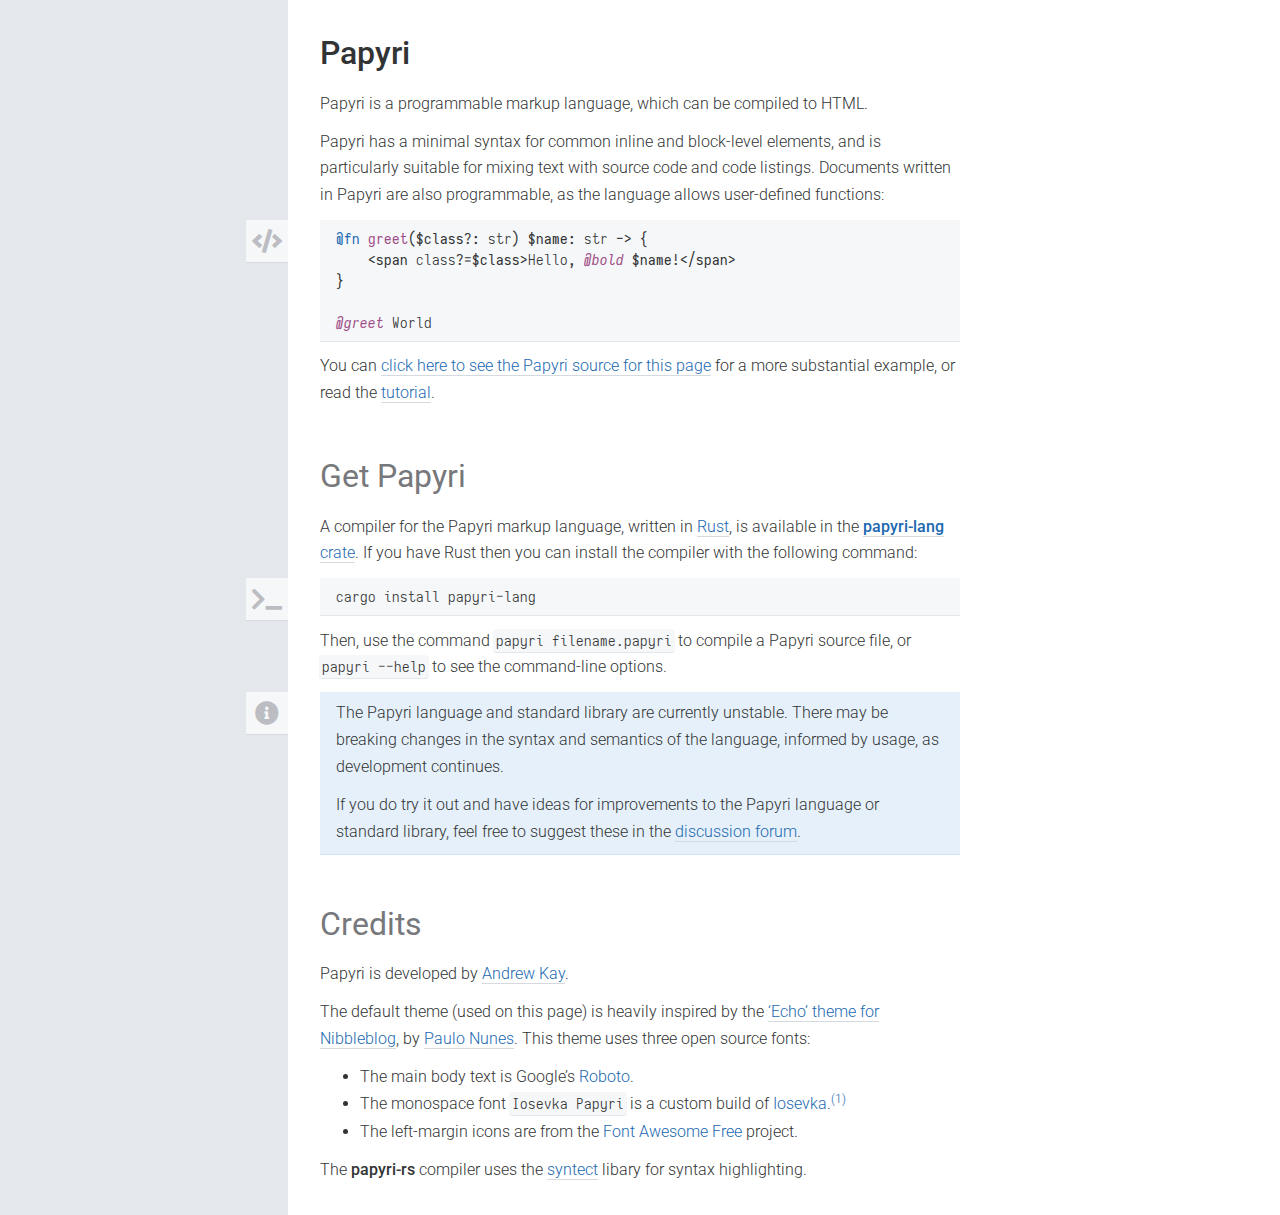
==== commit 5cf3d785: "Use @page function" ====
--- a/index.html
+++ b/index.html
@@ -1,6 +1,6 @@
 <!DOCTYPE html>
 <html><head><title>Papyri: a programmable markup language</title><link rel="stylesheet" type="text/css" href="./papyri.css"></head><body><article><h1>Papyri</h1><p>Papyri is a programmable markup language, which can be compiled to HTML.</p><p>Papyri has a minimal syntax for common inline and block-level elements, and is particularly suitable for mixing text with source code and code listings. Documents written in Papyri are also programmable, as the language allows user-defined functions:</p><p><a class="anchor"><span class="anchor-root"><span class="anchor-icon"><i class="fas fa-code"></i></span></span></a></p><pre class="panel listing"><code class="syntax-highlight lang-papyri"><span class="line" data-line-no="1"><span class="keyword">@fn</span> <span class="name-def">greet</span><span class="lparen" data-paren-no="1">(</span><span class="name">$class</span><span class="op">?:</span> str<span class="rparen" data-paren-no="1">)</span> <span class="name">$name</span><span class="op">:</span> str <span class="op">-&gt;</span> <span class="lparen" data-paren-no="2">{</span></span>
-<span class="line" data-line-no="2">    <span class="op">&lt;</span><span class="name">span</span> class<span class="op">?=</span><span class="name">$class</span><span class="op">&gt;</span>Hello<span class="op">,</span> <span class="decorator">@bold</span> <span class="name">$name</span>!<span class="op">&lt;/span&gt;</span></span>
+<span class="line" data-line-no="2">    <span class="op">&lt;</span><span class="name">span</span> class<span class="op">?=</span><span class="name">$class</span><span class="op">&gt;</span>Hello<span class="op">,</span> <span class="decorator">@bold</span> <span class="name">$name</span><span class="op">!&lt;/span&gt;</span></span>
 <span class="line" data-line-no="3"><span class="rparen" data-paren-no="2">}</span></span>
 <span class="line" data-line-no="4"></span>
 <span class="line" data-line-no="5"><span class="decorator">@greet</span> World</span>
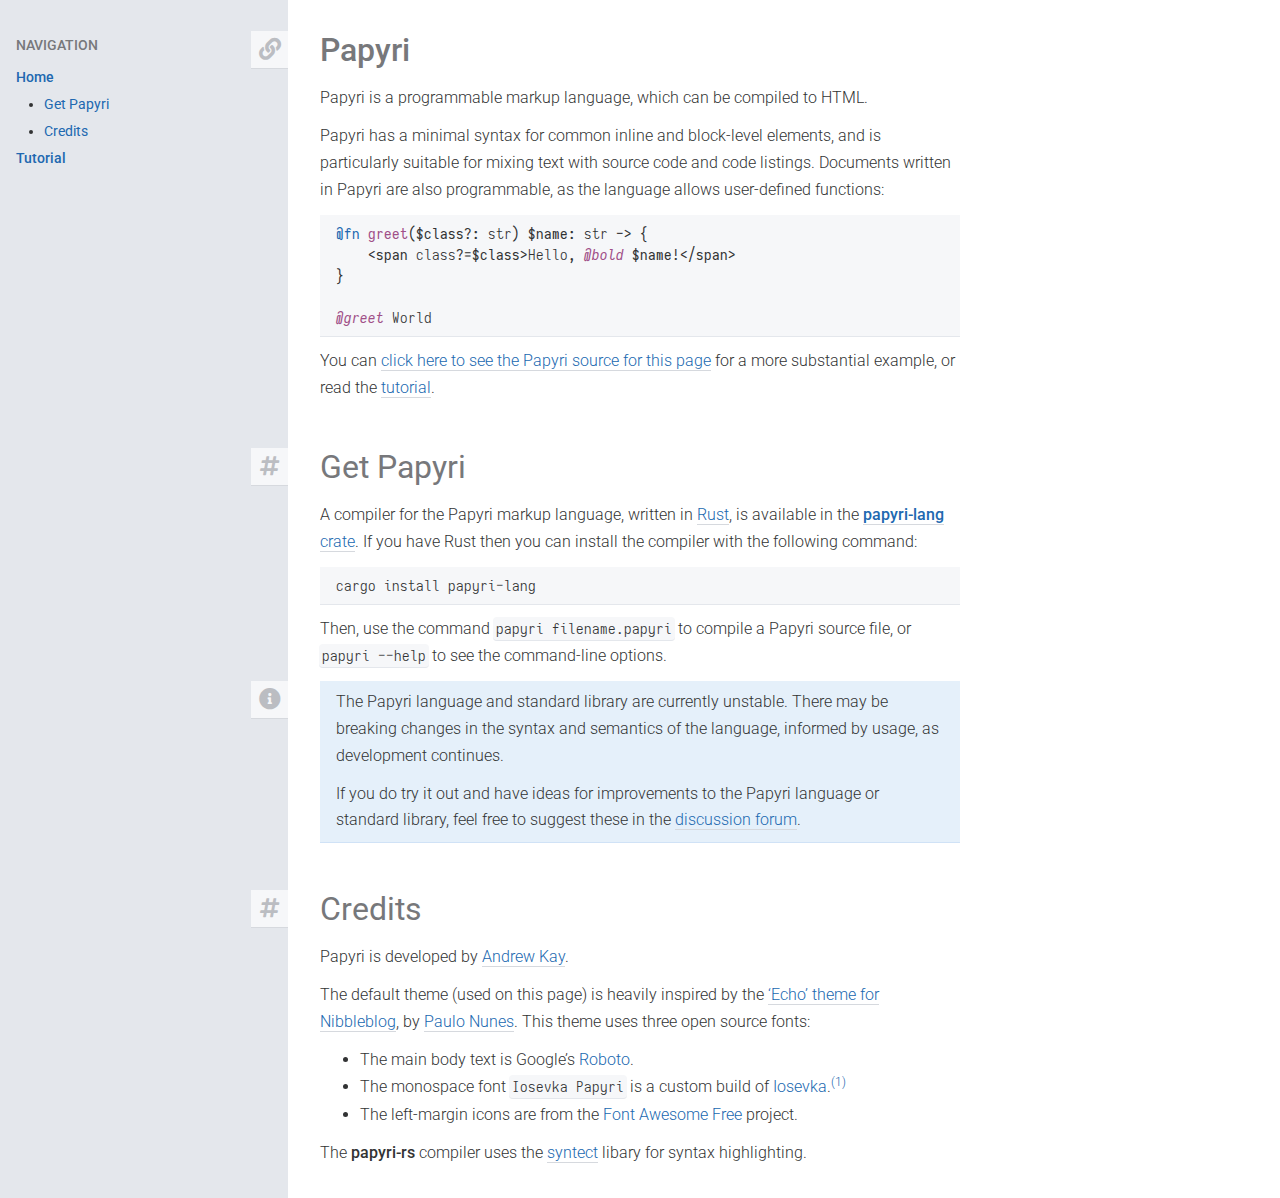
==== commit 5f31ce99: "Another language update" ====
--- a/index.html
+++ b/index.html
@@ -1,8 +1,8 @@
 <!DOCTYPE html>
-<html><head><title>Papyri: a programmable markup language</title><link rel="stylesheet" type="text/css" href="./papyri.css"></head><body><article><h1>Papyri</h1><p>Papyri is a programmable markup language, which can be compiled to HTML.</p><p>Papyri has a minimal syntax for common inline and block-level elements, and is particularly suitable for mixing text with source code and code listings. Documents written in Papyri are also programmable, as the language allows user-defined functions:</p><p><a class="anchor"><span class="anchor-root"><span class="anchor-icon"><i class="fas fa-code"></i></span></span></a></p><pre class="panel listing"><code class="syntax-highlight lang-papyri"><span class="line" data-line-no="1"><span class="keyword">@fn</span> <span class="name-def">greet</span><span class="lparen" data-paren-no="1">(</span><span class="name">$class</span><span class="op">?:</span> str<span class="rparen" data-paren-no="1">)</span> <span class="name">$name</span><span class="op">:</span> str <span class="op">-&gt;</span> <span class="lparen" data-paren-no="2">{</span></span>
+<html><head><title>Papyri: a programmable markup language</title><link rel="stylesheet" type="text/css" href="./papyri.css"></head><body><header><nav data-title="Navigation"><ul><li><p><a href="./">Home</a></p><ul><li><a href="#get_papyri"> Get Papyri</a></li><li><a href="#credits"> Credits</a></li></ul></li><li><a href="./tutorial.html">Tutorial</a></li></ul></nav></header><article><h1><a class="anchor" href=""><i class="anchor-icon fas fa-link"></i> Papyri</a></h1><p>Papyri is a programmable markup language, which can be compiled to HTML.</p><p>Papyri has a minimal syntax for common inline and block-level elements, and is particularly suitable for mixing text with source code and code listings. Documents written in Papyri are also programmable, as the language allows user-defined functions:</p><pre class="panel listing"><code class="syntax-highlight lang-papyri"><span class="line" data-line-no="1"><span class="keyword">@fn</span> <span class="name-def">greet</span><span class="lparen" data-paren-no="1">(</span><span class="name">$class</span><span class="op">?:</span> str<span class="rparen" data-paren-no="1">)</span> <span class="name">$name</span><span class="op">:</span> str <span class="op">-&gt;</span> <span class="lparen" data-paren-no="2">{</span></span>
 <span class="line" data-line-no="2">    <span class="op">&lt;</span><span class="name">span</span> class<span class="op">?=</span><span class="name">$class</span><span class="op">&gt;</span>Hello<span class="op">,</span> <span class="decorator">@bold</span> <span class="name">$name</span><span class="op">!&lt;/span&gt;</span></span>
 <span class="line" data-line-no="3"><span class="rparen" data-paren-no="2">}</span></span>
 <span class="line" data-line-no="4"></span>
 <span class="line" data-line-no="5"><span class="decorator">@greet</span> World</span>
-</code></pre><p>You can <a href="https://github.com/kaya3/papyri/blob/master/index.papyri">click here to see the Papyri source for this page</a> for a more substantial example, or read the <a href="tutorial.html">tutorial</a>.</p><h2>Get Papyri</h2><p>A compiler for the Papyri markup language, written in <a href="https://www.rust-lang.org/">Rust</a>, is available in the <a href="https://crates.io/crates/papyri-lang"><b>papyri-lang</b> crate</a>. If you have Rust then you can install the compiler with the following command:</p><p><a class="anchor"><span class="anchor-root"><span class="anchor-icon"><i class="fas fa-terminal"></i></span></span></a></p><pre class="panel listing"><code>cargo install papyri-lang
-</code></pre><p>Then, use the command <kbd>papyri filename.papyri</kbd> to compile a Papyri source file, or <kbd>papyri --help</kbd> to see the command-line options.</p><p><a class="anchor"><span class="anchor-root"><span class="anchor-icon"><i class="fas fa-info-circle"></i></span></span></a></p><div class="info panel"><p>The Papyri language and standard library are currently unstable. There may be breaking changes in the syntax and semantics of the language, informed by usage, as development continues.</p><p>If you do try it out and have ideas for improvements to the Papyri language or standard library, feel free to suggest these in the <a href="https://github.com/kaya3/papyri/discussions">discussion forum</a>.</p></div><h2>Credits</h2><p>Papyri is developed by <a href="https://andrewkay.name">Andrew Kay</a>.</p><p>The default theme (used on this page) is heavily inspired by the <a href="https://github.com/syndicatefx/nibbleblog-themes">‘Echo’ theme for Nibbleblog</a>, by <a href="https://syndicatefx.com/">Paulo Nunes</a>. This theme uses three open source fonts:</p><ul><li>The main body text is Google’s <a href="https://fonts.google.com/specimen/Roboto">Roboto</a>.</li><li>The monospace font <code>Iosevka Papyri</code> is a custom build of <a href="https://be5invis.github.io/Iosevka/">Iosevka</a>.⁠<a class="footnote-ref"></a><span class="footnote panel">Specifically, it is built using the <code>term</code> option to disable ligatures, and the character variants <code>cv01</code>, <code>cv04</code>, <code>cv08</code>, <code>cv12</code>, <code>cv14</code>, <code>cv17</code>, <code>cv19</code>, <code>cv25</code>, <code>cv36</code>, <code>cv39</code>, <code>cv43</code>, <code>cv44</code>, <code>cv47</code>, <code>cv49</code>, <code>cv51</code> and <code>cv52</code>.</span></li><li>The left-margin icons are from the <a href="https://fontawesome.com/free">Font Awesome Free</a> project.</li></ul><p>The <b>papyri-rs</b> compiler uses the <a href="https://github.com/trishume/syntect">syntect</a> libary for syntax highlighting.</p></article><script type="text/javascript" src="./papyri.js"></script></body></html>+</code></pre><p>You can <a href="https://github.com/kaya3/papyri/blob/master/index.papyri">click here to see the Papyri source for this page</a> for a more substantial example, or read the <a href="tutorial.html">tutorial</a>.</p><h2 id="get_papyri"><a class="anchor" href="#get_papyri"><i class="anchor-icon fas fa-hashtag"></i> Get Papyri</a></h2><p>A compiler for the Papyri markup language, written in <a href="https://www.rust-lang.org/">Rust</a>, is available in the <a href="https://crates.io/crates/papyri-lang"><b>papyri-lang</b> crate</a>. If you have Rust then you can install the compiler with the following command:</p><pre class="panel listing"><code><span class="line" data-line-no="1">cargo install papyri-lang</span>
+</code></pre><p>Then, use the command <kbd>papyri filename.papyri</kbd> to compile a Papyri source file, or <kbd>papyri --help</kbd> to see the command-line options.</p><p><a class="anchor"><i class="anchor-icon fas fa-info-circle"></i></a></p><div class="info panel"><p>The Papyri language and standard library are currently unstable. There may be breaking changes in the syntax and semantics of the language, informed by usage, as development continues.</p><p>If you do try it out and have ideas for improvements to the Papyri language or standard library, feel free to suggest these in the <a href="https://github.com/kaya3/papyri/discussions">discussion forum</a>.</p></div><h2 id="credits"><a class="anchor" href="#credits"><i class="anchor-icon fas fa-hashtag"></i> Credits</a></h2><p>Papyri is developed by <a href="https://andrewkay.name">Andrew Kay</a>.</p><p>The default theme (used on this page) is heavily inspired by the <a href="https://github.com/syndicatefx/nibbleblog-themes">‘Echo’ theme for Nibbleblog</a>, by <a href="https://syndicatefx.com/">Paulo Nunes</a>. This theme uses three open source fonts:</p><ul><li>The main body text is Google’s <a href="https://fonts.google.com/specimen/Roboto">Roboto</a>.</li><li>The monospace font <code>Iosevka Papyri</code> is a custom build of <a href="https://be5invis.github.io/Iosevka/">Iosevka</a>.⁠<a class="footnote-ref"></a><span class="footnote panel">Specifically, it is built using the <code>term</code> option to disable ligatures, and the character variants <code>cv01</code>, <code>cv04</code>, <code>cv08</code>, <code>cv12</code>, <code>cv14</code>, <code>cv17</code>, <code>cv19</code>, <code>cv25</code>, <code>cv36</code>, <code>cv39</code>, <code>cv43</code>, <code>cv44</code>, <code>cv47</code>, <code>cv49</code>, <code>cv51</code> and <code>cv52</code>.</span></li><li>The left-margin icons are from the <a href="https://fontawesome.com/free">Font Awesome Free</a> project.</li></ul><p>The <b>papyri-rs</b> compiler uses the <a href="https://github.com/trishume/syntect">syntect</a> libary for syntax highlighting.</p></article><script type="text/javascript" src="./papyri.js"></script></body></html>--- a/papyri.css
+++ b/papyri.css
@@ -43,25 +43,33 @@
 	--font-family-sans: 'Roboto', 'Lato', 'Open Sans', 'Arial', sans-serif;
 	--font-family-serif: 'Times', 'Times New Roman', serif;
 	--font-family-mono: 'Iosevka Papyri', 'DejaVu Sans Mono', 'Ubuntu Mono', 'Consolas', 'Lucida Console', monospace;
-	--font-size-sans: 16px;
-	--font-size-mono: 15px;
-	--font-size-mono-listing: 15px;
+	--font-size-largest: 32px;
+	--font-size-larger: 28px;
+	--font-size-large: 20px;
+	--font-size-regular: 16px;
+	--font-size-small: 14px;
+	--font-size-smaller: 12px;
+	--font-size-smallest: 10px;
 	--font-weight-light: 300;
 	--font-weight-regular: 400;
 	--font-weight-bold: 500;
 	--font-weight-black: 700;
-	--line-height: 1.675em;
-	--line-height-mono: 1.4em;
+	--line-height-regular: 1.675em;
+	--line-height-condensed: 1.25em;
+	--font-size-mono: 0.9375em; /* 15/16 */
+	--font-size-mono-listing: 15px;
+	--line-height-mono-listing: 1.4em;
 	tab-size: 4;
 	--tab-width: 4ch; /* fix for older browsers */
 	
-	--anchor-size: 42px;
-	--anchor-font-size: 24px;
+	--anchor-size: 37px;
+	--anchor-font-size: 22px;
 	--padding-left-main: 32px;
 	
 	--box-border: 1px solid var(--grey-3);
 	--padding-panel: 8px 16px;
 	--padding-main: 8px 8px 8px var(--padding-left-main);
+	--width-main: 40rem;
 	--margin-block-vertical: 0.7em;
 	
 	--animation-time: 0.5s;
@@ -74,26 +82,28 @@
 	text-rendering: optimizeLegibility;
 	color: var(--grey-1);
 	word-break: keep-all;
-	font-size: var(--font-size-sans);
-	line-height: var(--line-height);
-}
-
-a { text-decoration: none; color: var(--blue); }
-p a, .panel a, .anchor-icon { border-bottom: 1px solid var(--grey-6); }
-a:hover { color: var(--blue); border-color: var(--blue); }
+	font-size: var(--font-size-regular);
+	line-height: var(--line-height-regular);
+}
+
+a[href] { text-decoration: none; color: var(--blue); }
+article p a, article .panel a, article .anchor-icon { border-bottom: 1px solid var(--grey-6); }
+article a[href]:hover { color: var(--blue); border-color: var(--blue); }
+:not(:not(h1, h2, h3, h4, h5, h6)) > a[href]:not(:hover) { color: inherit; }
 b, strong { font-weight: var(--font-weight-bold); }
 
-sub, sup, a.footnote-ref { vertical-align: baseline; font-size: 0.75em; position: relative; }
+sub, sup, a.footnote-ref { vertical-align: baseline; font-size: var(--font-size-smaller); position: relative; }
 sub { top: 0.5em; } sup, a.footnote-ref { bottom: 0.5em; }
 
 h1, h2, h3, h4 { margin-top: 1.5em; margin-bottom: 0.5em; }
 h1 + h2, h2 + h3, h3 + h4, h4 + h5, h5 + h6 { margin-top: 0; }
-h2, h3, h1 > a, h2 > a, h3 > a { color: var(--grey-3); }
-h1 { font-size: 2em; line-height: 1.333333em; font-weight: var(--font-weight-bold); color: var(--var-grey-2); }
-h2 { font-size: 2em; line-height: 1.333333em; font-weight: var(--font-weight-regular); }
-h3 { font-size: 1.75em; line-height: 1.5em; font-weight: var(--font-weight-light); }
-h4 { font-size: 0.875em; line-height: 1em; margin-bottom: 0.25em; font-weight: var(--font-weight-bold); }
-h4, h4 > a[href]:not(:hover) { color: var(--grey-1); }
+h1, h1 > a, h2, h2 > a, h3, h3 > a { line-height: var(--anchor-size); color: var(--grey-3); }
+h1 { font-size: var(--font-size-largest); font-weight: var(--font-weight-bold); }
+h2 { font-size: var(--font-size-largest); font-weight: var(--font-weight-regular); }
+h3 { font-size: var(--font-size-larger); font-weight: var(--font-weight-light); }
+h4 { font-size: var(--font-size-small); line-height: 1em; margin-bottom: 0.25em; font-weight: var(--font-weight-bold); color: var(--grey-1); }
+h5 { font-size: var(--font-size-smaller); }	
+h6 { font-size: var(--font-size-smallest); }
 
 img { display: block; }
 article > img, section > img, .panel > img { margin-left: auto; margin-right: auto; }
@@ -102,7 +112,7 @@
 article > :first-child, section > :first-child, .panel > :first-child, article > .anchor:first-child + * { margin-top: 0; }
 article > :last-child, section > :last-child, .panel > :last-child { margin-bottom: 0; }
 
-article, section { width: 40em; }
+article, section { width: var(--width-main); }
 
 .tabular-data { margin-left: auto; margin-right: auto; border-collapse: collapse; border: var(--box-border); }
 .tabular-data > * > tr:first-child > th, .tabular-data > * > tr:first-child > td { border-top: var(--box-border); padding-top: 3px; }
@@ -113,9 +123,7 @@
 	display: block;
 	padding: var(--padding-panel);
 	background-color: var(--grey-bg-pale);
-	border-width: 0 0 1px 0;
-	border-style: solid;
-	border-color: var(--grey-bg);
+	border-bottom: 1px solid var(--grey-bg);
 }
 .panel.footnote { background-color: var(--yellow-bg-pale); border-color: var(--yellow-bg); }
 .panel.warning, .panel.error { background-color: var(--red-bg-pale); border-color: var(--red-bg); }
@@ -124,18 +132,28 @@
 .panel.footnote { display: none; transition-property: opacity; transition-duration: var(--animation-time); }
 .panel.footnote.show { display: block; }
 
-.anchor-root { position: relative; float: left; margin: 0 !important; }
+.anchor { position: relative; }
+.anchor::before {
+	/* transparent box just to receive mouse hover in the margin */
+	position: absolute;
+	width: var(--padding-left-main);
+	height: 100%;
+	right: 100%;
+	content: "";
+}
 .anchor-icon {
 	position: absolute;
 	top: 0; right: 100%; margin-right: var(--padding-left-main);
 	width: var(--anchor-size); height: var(--anchor-size);
-	display: flex; align-items: center; justify-content: center;
 	background-color: var(--grey-bg-pale);
+	line-height: var(--anchor-size);
+	font-size: var(--anchor-font-size);
+	text-size-adjust: none;
+	text-align: center;
 	color: var(--grey-5);
 }
-.anchor-icon > i { font-size: var(--anchor-font-size); }
-.anchor.active .anchor-icon { cursor: pointer; }
-.anchor.active .anchor-icon:hover, .anchor[href]:hover .anchor-icon, .anchor[href] .anchor-icon:hover {
+.anchor[href] .anchor-icon { cursor: pointer; }
+.anchor[href]:hover .anchor-icon {
 	color: var(--blue);
 	border-color: var(--blue);
 }
@@ -153,14 +171,16 @@
 	content: '(' counter(footnote-ref) ')';
 }
 
-pre.listing, pre.listing code, pre.listing samp, pre.listing kbd { white-space: pre-wrap; }
 pre.listing, code, samp, kbd {
 	font-family: var(--font-family-mono);
 	font-weight: var(--font-weight-light);
-	line-height: var(--line-height-mono);
+}
+pre.listing, pre.listing code, pre.listing samp, pre.listing kbd {
+	line-height: var(--line-height-mono-listing);
+	font-size: var(--font-size-mono-listing);
+	white-space: pre-wrap;
 }
 code, samp, kbd { font-size: var(--font-size-mono); }
-pre.listing, pre.listing code, pre.listing samp, pre.listing kbd { font-size: var(--font-size-mono-listing); }
 samp.stdout { color: var(--green); }
 samp.stderr { color: var(--red); }
 code, samp, kbd {
@@ -224,16 +244,26 @@
 
 @media only screen {
 	body { background: linear-gradient(to right, var(--grey-bg) 18em, white 18em); }
+	body > header [data-title]::before { content: attr(data-title); font-weight: var(--font-weight-bold); font-size: var(--font-size-small); text-transform: uppercase; color: var(--grey-3); }
+	body > header nav > ul { padding: 0; list-style: none; font-size: var(--font-size-small); }
+	body > header li { line-height: var(--line-height-condensed); margin: var(--margin-block-vertical) 0; }
+	body > header nav > ul > li { font-weight: var(--font-weight-bold); }
+	body > header ul ul { margin: 0; padding-left: 2em; list-style-type: disc; font-weight: var(--font-weight-regular); }
 	body > article { margin: 2em; margin-left: 20em; }
 }
+
 @media only screen and (max-width: 980px) {
-	body { background: linear-gradient(to right, var(--grey-bg) 3.5em, white 18em); }
-	body > article { margin: 0em; margin-left: 3.5em; padding: 2em; background-color: white; }
-	article, section { width: auto; }
+	body { background: linear-gradient(to right, var(--grey-bg) 3.5em, white 3.5em); }
+	body > header, body > article { margin: 0em; margin-left: 3.5em; padding: 2em; background-color: white; }
+	article, section { width: auto; max-width: var(--width-main); }
 	code, samp, kbd { white-space: pre-wrap; }
+}
+@media only screen and (not (max-width: 980px)) {
+	body > header { position: absolute; top: 0; left: 0; padding: 2em 1em; width: 13.5em; }
 }
 @media only print {
 	.anchor-icon { visibility: hidden; }
+	body > header { display: none; }
 	body > article { margin-left: auto; margin-right: auto; }
 	article h1, article h2, article h3, article h4, article h5, article h6 { position: relative; page-break-after: avoid; break-after: avoid; }
 	article h1 + *, article h2 + *, article h3 + *, article h4 + *, article h5 + *, article h6 + * { position: relative; page-break-before: avoid; break-before: avoid; }
